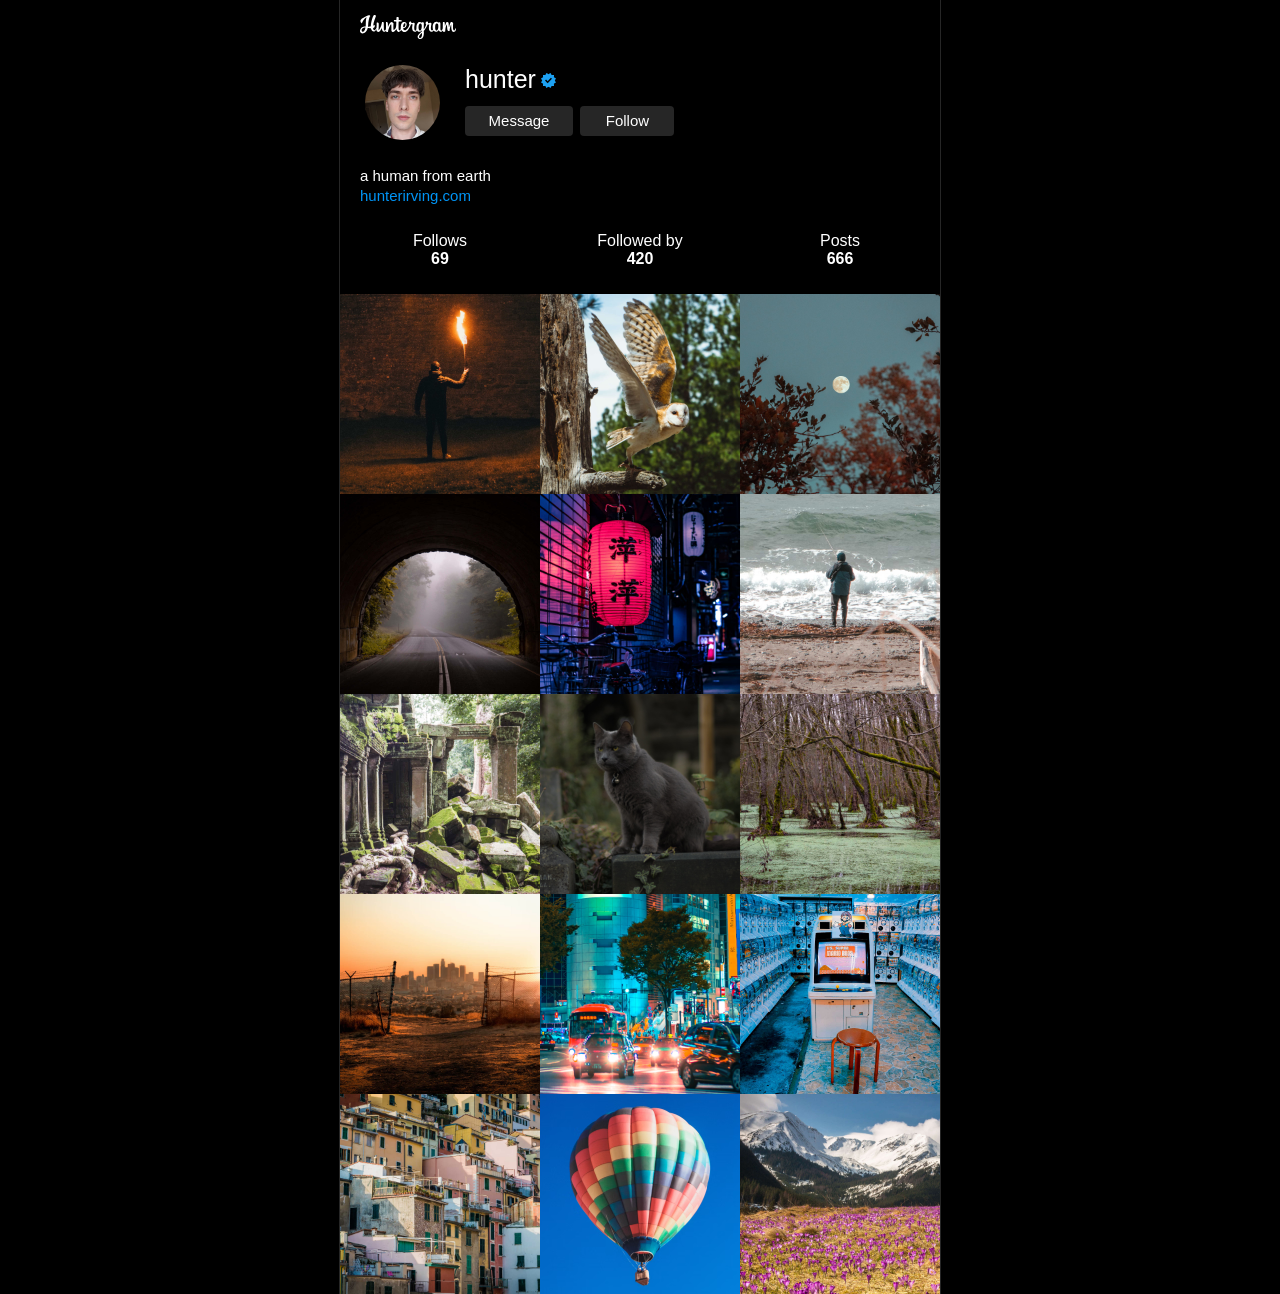
==== index.html @ 18b824f9 "Initial commit. Thanks for the encouragement, Adam!" ====
<!DOCTYPE html>
<meta charset="UTF-8">
<meta name="viewport" content="width=device-width, initial-scale=1, minimum-scale=1" />
<html lang="en">
	<head>
		<!-- disable zoom on mobile? !-->
		<meta name = "viewport" content = "width=device-width, minimum-scale=1.0, maximum-scale = 1.0, user-scalable = no">
		<!-- set page title !-->
		<title>Huntergram</title>
		<!-- import css !-->
		<link rel="stylesheet" type="text/css" href="">
		<link rel="stylesheet" type="text/css" href="huntergram.css">
		<!-- import js !-->
		<script type="text/javascript" src="huntergram.js"></script>
	</head>
	<body>
		<div id="big_image_container">
			<img id="big_image" onclick="toggleLike()">
			<img id="heart" src="resources/filled_heart.svg">
			<img src="resources/empty_heart.svg" style="display:none">
		</div>
		<div id="cover_sheet">
		</div>
		<div id="page_container" class="centered noselect" style="position:relative">
			<div id="disappearing_border">
				<div id="huntergram_logo_container"
					onclick="document.body.scrollTop=0;document.documentElement.scrollTop=0;event.preventDefault()">
					<img src="resources/huntergram_logo_white_text.svg" id="huntergram_logo">
				</div>
				<div id="bio_container">
					<img id="profile_pic" src="resources/profile_pic.jpg">
					<div id="inner_bio_container">
						<!-- Your Name Here !-->
						<h2 id="username">hunter</h2>
						<img id="verified_icon" src="resources/verified_icon.svg">
						<div id="buttons">
							<div id="message_button" class="button" onclick="message();">
								Message
							</div>
							<div id="follow_button" class="button" onclick="incrementFollowerCount();">
								Follow
							</div>
						</div>
					</div>
				</div>
				<div id="description_container">
					<div id="description">
						<!-- About You !-->
						a human from earth
						<br>
						<!-- Your Web Site Here !-->
						<a href="https://hunterirving.com">hunterirving.com</a>
					</div>
				</div>
				<div id="stats_container">
					<div id="follows" class="stats">
						<p>Follows<br><b>69</b></p>	
					</div>
					<div id="followed_by" class="stats">
						<p>Followed by<br><b><span id="follower_count">420</span></b></p>
					</div>
					<div id="posts" class="stats">
						<p>Posts<br><b><span>666</span></b></p>
					</div>
				</div>
				<div id="content_container">

					<!--
					<div class="row">
						<div class="content">
							<img src="content/.jpg" loading="lazy">
						</div>
						<div class="content">
							<img src="content/.jpg" loading="lazy">
						</div>
						<div class="content">
							<img src="content/.jpg" loading="lazy">
						</div>
					</div>
					!-->

					<div class="row">
						<div class="content">
							<img src="content/prometheus.jpg" loading="lazy">
						</div>
						<div class="content">
							<img src="content/owl.jpg" loading="lazy">
						</div>
						<div class="content">
							<img src="content/moon.jpg" loading="lazy">
						</div>
					</div>

					<div class="row">
						<div class="content">
							<img src="content/tunnel.jpg" loading="lazy">
						</div>
						<div class="content">
							<img src="content/lantern.jpg" loading="lazy">
						</div>
						<div class="content">
							<img src="content/gone_fishin.jpg" loading="lazy">
						</div>
					</div>

					<div class="row">
						<div class="content">
							<img src="content/ruins.jpg" loading="lazy">
						</div>
						<div class="content">
							<img src="content/cat.jpg" loading="lazy">
						</div>
						<div class="content">
							<img src="content/swamp.jpg" loading="lazy">
						</div>
					</div>

					<div class="row">
						<div class="content">
							<img src="content/outside.jpg" loading="lazy">
						</div>
						<div class="content">
							<img src="content/tree.jpg" loading="lazy">
						</div>
						<div class="content">
							<img src="content/arcade.jpg" loading="lazy">
						</div>
					</div>

					<div class="row">
						<div class="content">
							<img src="content/tetris.jpg" loading="lazy">
						</div>
						<div class="content">
							<img src="content/balloon.jpg" loading="lazy">
						</div>
						<div class="content">
							<img src="content/flowers.jpg" loading="lazy">
						</div>
					</div>

				</div>
			</div>
		</div>
	</body>
</html>
---- huntergram.css ----
:root {
	--pure_black: #000000;
	--text: #ffffff;
	--verification_blue: #0094f5;
	--dark_grey: #262626;
	--darker_grey: #262626e0;
	--darkest_grey: #262626d0;
	--heart_drop-shadow: #FFFFFF42;
}

#disappearing_border {
	margin-left: -1px;
	margin-right: -1px;
	border-left: 1px solid var(--dark_grey);
	border-right: 1px solid var(--dark_grey);
	transition: border-color 0.8s;
}

.fadeable {
	transition: filter 0.8s;
}

.hidden {
	filter: brightness(0);
}

.centered {
	display: block;
	margin: 0 auto;
}

.noselect {
  -webkit-touch-callout: none; /* iOS Safari */
    -webkit-user-select: none; /* Safari */
     -khtml-user-select: none; /* Konqueror HTML */
       -moz-user-select: none; /* Old versions of Firefox */
        -ms-user-select: none; /* Internet Explorer/Edge */
            user-select: none; /* Non-prefixed version, currently supported by Chrome, Edge, Opera and Firefox */
}

.nodecor {
	text-decoration: none;
	color: var(--text);
	transition: color ease-in-out .15s;
}

html {
	scroll-behavior:smooth;
	overscroll-behavior:none;
	-ms-overflow-style: none;
	scrollbar-width: none;
}

html::-webkit-scrollbar {
	display: none;
}

body {
	text-rendering: optimizeLegibility;
	font-family: -apple-system, BlinkMacSystemFont, "Segoe UI", Roboto, Helvetica, Arial, sans-serif, "Apple Color Emoji",     "Segoe UI Emoji", "Segoe UI Symbol";
	color: var(--text);
	-webkit-tap-highlight-color: transparent;
	transition: color ease-in-out .15s, background-color ease-in-out .15s;

	max-width: 100%;
	margin:0px;
	padding:0px;
	overflow-y: scroll;
	overflow-x: hidden;
	background-color: var(--pure_black);
}

#cover_sheet {
	background-color: var(--pure_black);
	position:fixed;
	width:100%;
	height:100%;
	top:0px;
	left:0px;
	z-index:2;
	pointer-events: none;
	filter: opacity(0);
}

#page_container {
	position: relative;
	height: 100%;
	max-width: 600px;
	padding-bottom:0px;
}

#huntergram_logo_container {
	position: -webkit-sticky;
	position: sticky;
	top:0;
	width:100%;
	background-color: var(--pure_black);
	padding:0;
	z-index: 1;
	cursor: pointer;
}

#huntergram_logo {
	display:block;
	margin:0;
	width: 16%;
	min-width: 90px;
	padding-left: 20px;
	padding-right: 5px;
	padding-top: 15px;
	padding-bottom: 17px;
	shape-rendering: geometricPrecision;
}

#bio_container {
	display:flex;
	justify-content: start;
	padding-top: 9px;
	padding-right: 15px;
	padding-bottom: 19px;
	padding-left:25px;
}

#profile_pic {
	border-radius:50%;
	width: 75px;
	height: 75px;
	margin-right: 25px;
}

#inner_bio_container {
	width: 100%;
}

#username {
	font-size: 25px;
	font-weight: 500;
	display: inline;
}

#verified_icon {
	width:15px;
	display:inline; 
	padding-left:1px;
}

.button {
	height: 30px;
	line-height: 29px;
	width: 108px;
	background-color: var(--dark_grey);
	border-radius:4px;
	font-size: 15px;
	text-align: center;
	display: inline-block;
	margin-top: 12px;
	margin-right: 3px;
	transition: 0.1s;
}

.button:hover {
	cursor: pointer;
	background-color: var(--darker_grey);
	transition: background-color .1s;
}

.button:active {
	background-color: var(--darkest_grey);
	transition: background-color 0s;
}

#follow_button {
	width: 94px;
}

#description_container {
	padding-left: 20px;
	padding-bottom: 10px;
	padding-top: 7px;
}

#description {
	font-size: 15px;
	line-height: 20px;
}

#description > a {
	color: var(--verification_blue);
	text-decoration: none;
}

#description > a:hover {
	text-decoration: underline;
}

#stats_container {
	display:flex;
	justify-content: start;
	padding-bottom: 10px;
}

.stats {
	width: calc(100%/3);
	text-align: center;
}

#content_container {
	position: relative;
}

.row {
	display:flex;
	justify-content: start;
}

.content {
	height: 0;
	width:calc(100%/3);
	padding-bottom:calc(100%/3);
	background-color: var(--pure_black);
	position: relative;
}

.content > img {
	max-width: 100%;
	transition: filter .3s;
	display: block;
}

.content > img:hover {
	cursor: pointer;
	transition: filter .2s;
	filter: brightness(1.05);
}

.stop-scrolling {
  overflow: hidden;
}

#big_image {
	max-width: 100%;
	max-height: 100%;
	display: none;
	aspect-ratio: 1/1;
	margin: auto;
}

#big_image_container {
	z-index: 3;
	position: fixed;
	transform: translate(-50%, -50%);
	top: 50%;
	left: 50%;
	width: 600px;
	height: 600px;
	max-width: 100vw;
	max-height: 100vh;
	pointer-events: none;
	display: flex;
	align-items: center;
	justify-content: center;
}

#heart {
	position: absolute;
	width: 30%;
	filter: opacity(0);
	pointer-events: none;
}

.heart_anim {
	animation: likeFadeA 1.75s;
}

.alt {
	animation: likeFadeB 1.75s;
}

@keyframes likeFadeA {
	0% {filter: opacity(0) drop-shadow(0 0 3rem var(--heart_drop-shadow))}
	5% {filter: opacity(1) drop-shadow(0 0 3rem var(--heart_drop-shadow));}
	20% {filter: opacity(1) drop-shadow(0 0 3rem var(--heart_drop-shadow));}
	100% {filter: opacity(0) drop-shadow(0 0 3rem var(--heart_drop-shadow));}
}

@keyframes likeFadeB {
	0% {filter: opacity(0) drop-shadow(0 0 3rem var(--heart_drop-shadow))}
	5% {filter: opacity(1) drop-shadow(0 0 3rem var(--heart_drop-shadow));}
	20% {filter: opacity(1) drop-shadow(0 0 3rem var(--heart_drop-shadow));}
	100% {filter: opacity(0) drop-shadow(0 0 3rem var(--heart_drop-shadow));}
}

.no_animation {
	animation: none !important;
}
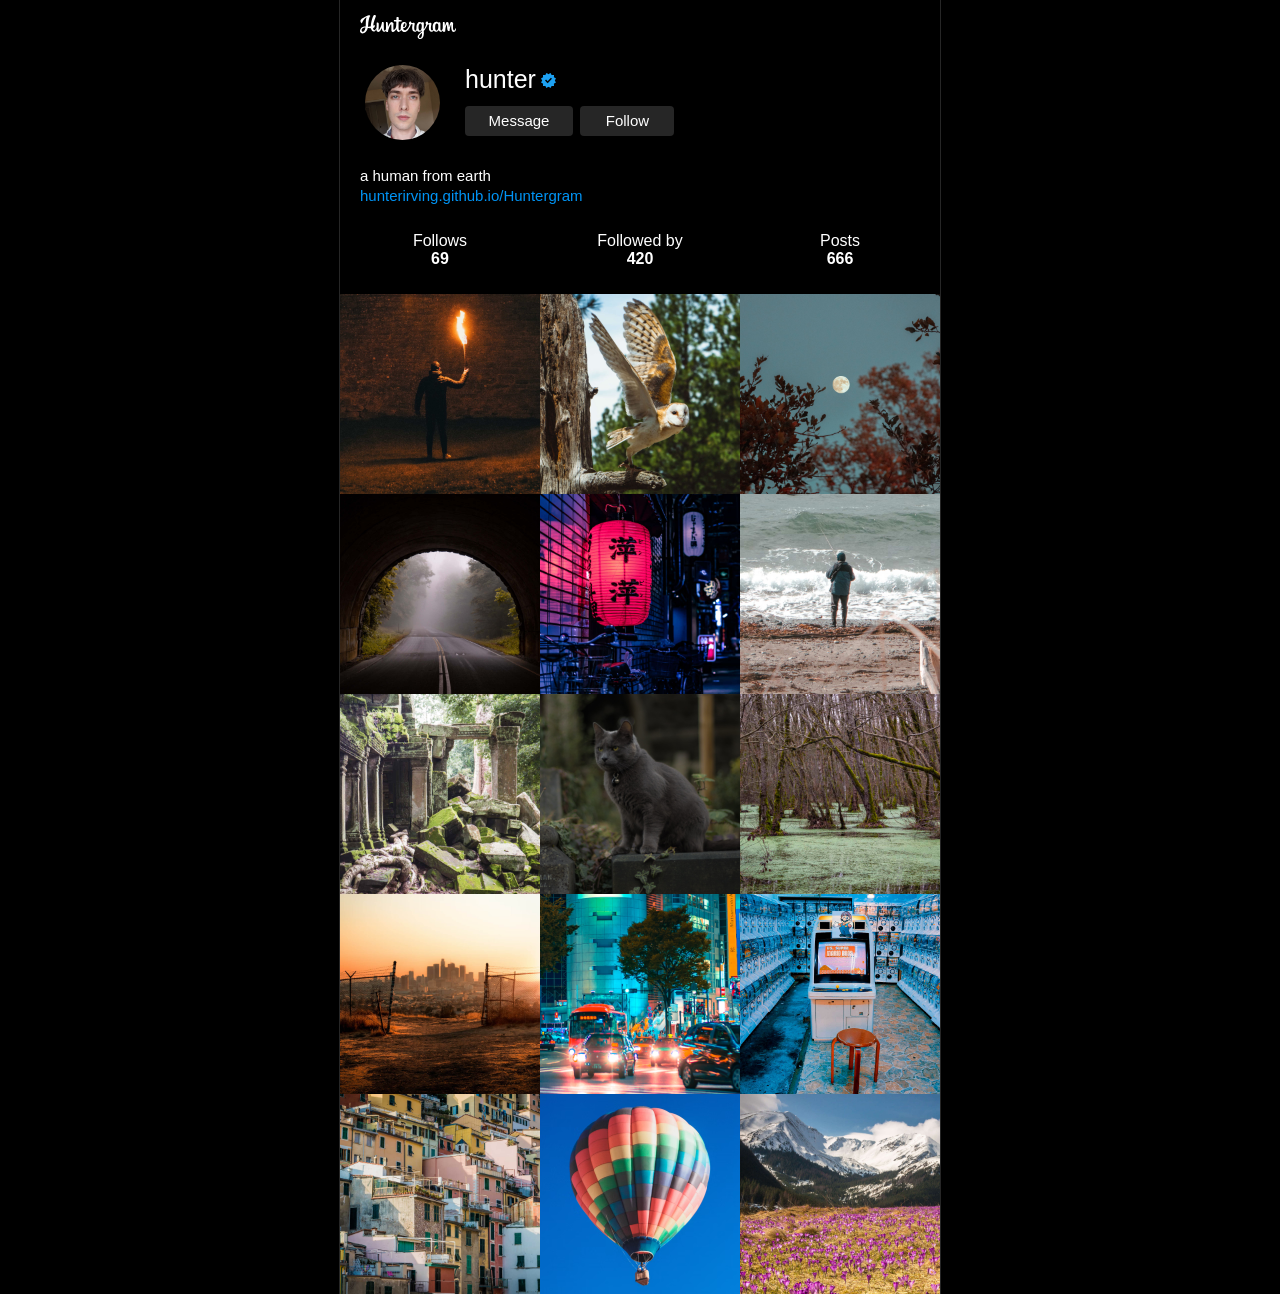
==== commit 7c62b855: "updated url in bio to point to https://hunterirving.github.io/Huntergram/" ====
--- a/index.html
+++ b/index.html
@@ -49,7 +49,7 @@
 						a human from earth
 						<br>
 						<!-- Your Web Site Here !-->
-						<a href="https://hunterirving.com">hunterirving.com</a>
+						<a href="https://hunterirving.github.io/Huntergram">hunterirving.github.io/Huntergram</a>
 					</div>
 				</div>
 				<div id="stats_container">
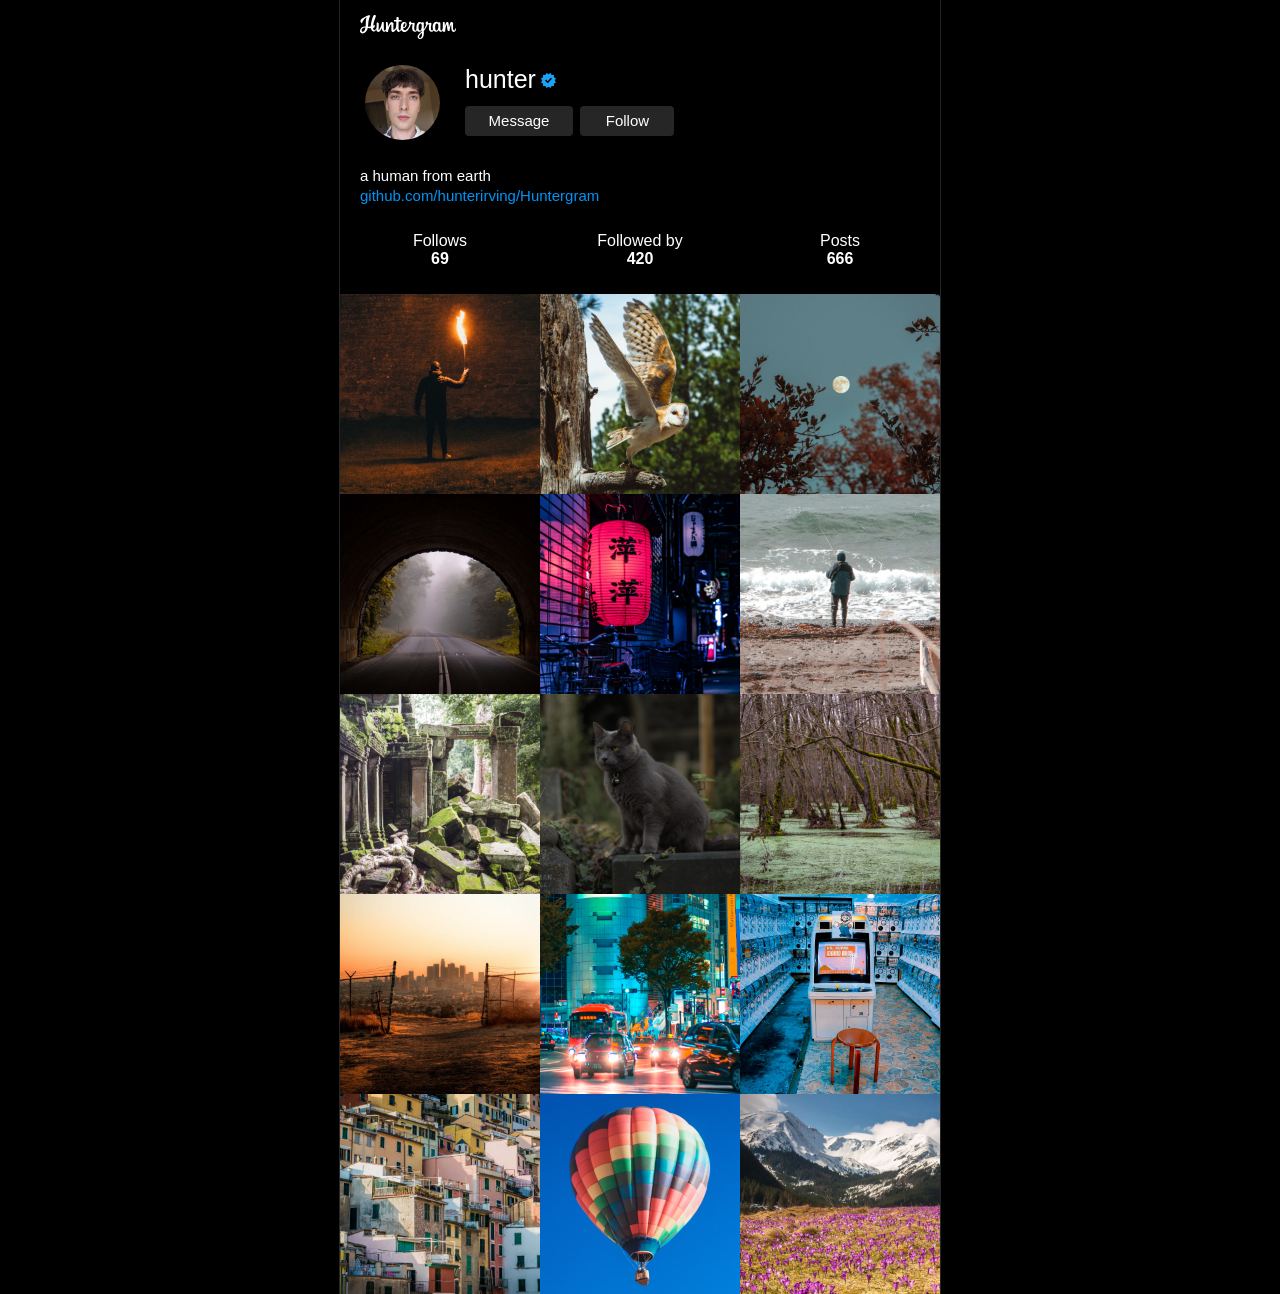
==== commit b48bdae2: "updated url in bio to point to https://github.com/hunterirving/Huntergram" ====
--- a/index.html
+++ b/index.html
@@ -49,7 +49,7 @@
 						a human from earth
 						<br>
 						<!-- Your Web Site Here !-->
-						<a href="https://hunterirving.github.io/Huntergram">hunterirving.github.io/Huntergram</a>
+						<a href="https://github.com/hunterirving/Huntergram">github.com/hunterirving/Huntergram</a>
 					</div>
 				</div>
 				<div id="stats_container">
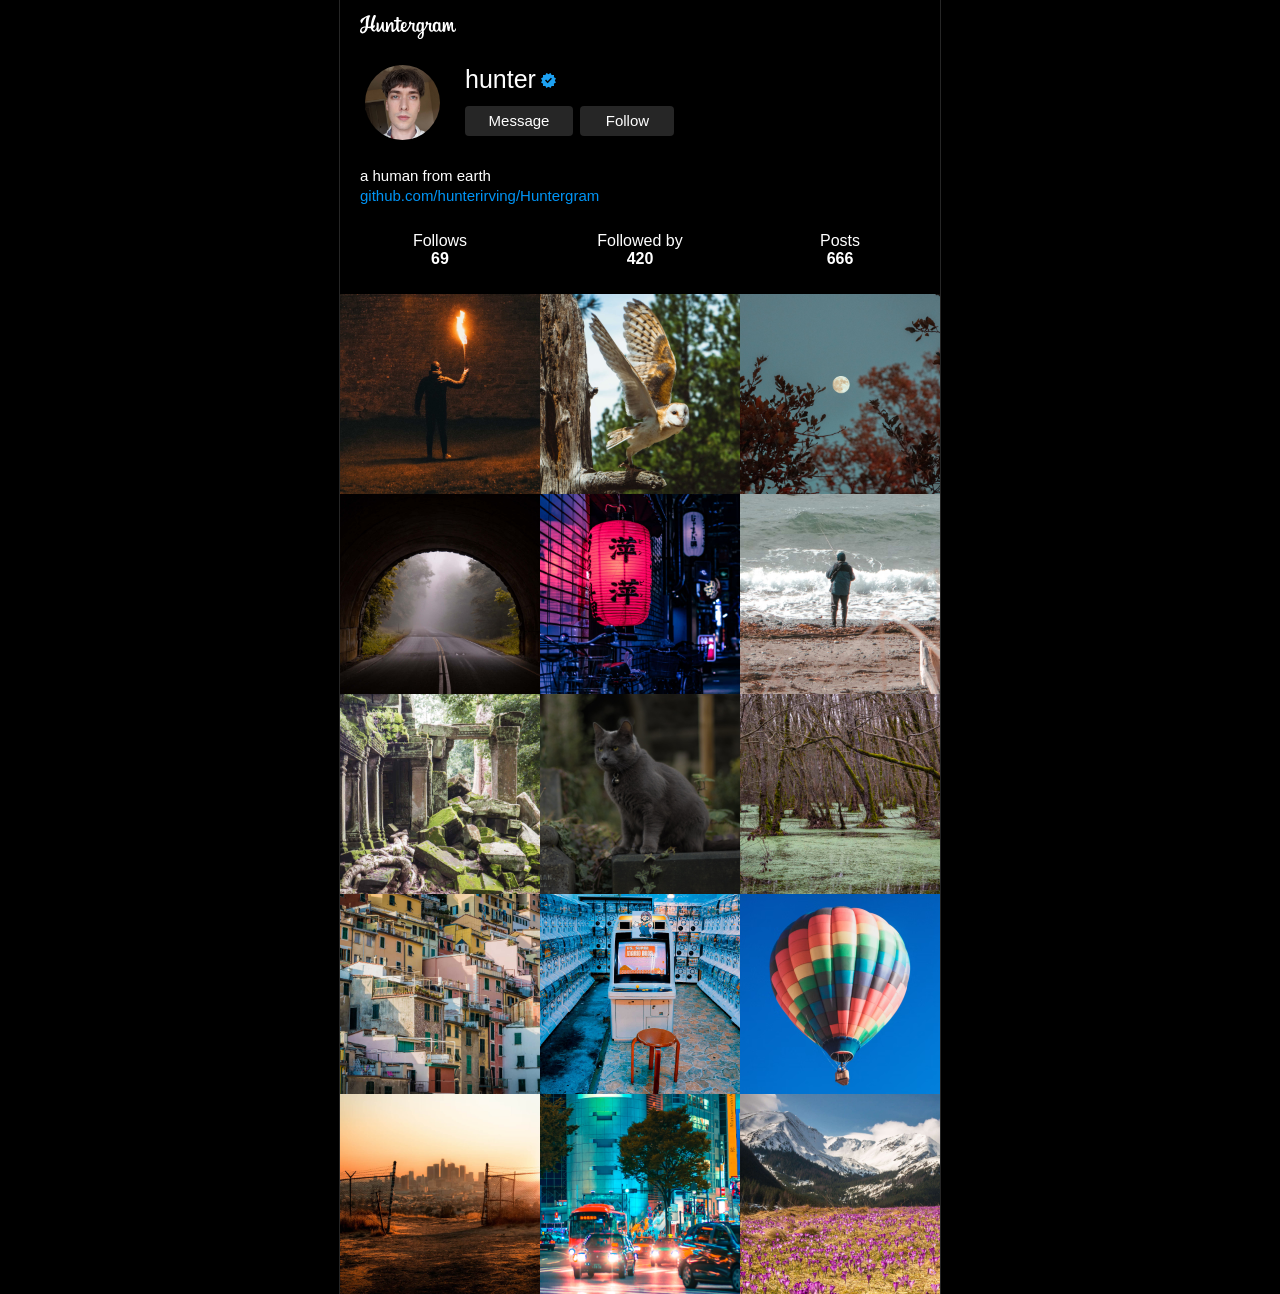
==== commit 24e2d16a: "shuffled balloon.jpg to float above the mountains" ====
--- a/index.html
+++ b/index.html
@@ -117,22 +117,22 @@
 
 					<div class="row">
 						<div class="content">
-							<img src="content/outside.jpg" loading="lazy">
-						</div>
-						<div class="content">
-							<img src="content/tree.jpg" loading="lazy">
+							<img src="content/tetris.jpg" loading="lazy">
 						</div>
 						<div class="content">
 							<img src="content/arcade.jpg" loading="lazy">
+						</div>
+						<div class="content">
+							<img src="content/balloon.jpg" loading="lazy">
 						</div>
 					</div>
 
 					<div class="row">
 						<div class="content">
-							<img src="content/tetris.jpg" loading="lazy">
+							<img src="content/outside.jpg" loading="lazy">
 						</div>
 						<div class="content">
-							<img src="content/balloon.jpg" loading="lazy">
+							<img src="content/tree.jpg" loading="lazy">
 						</div>
 						<div class="content">
 							<img src="content/flowers.jpg" loading="lazy">
